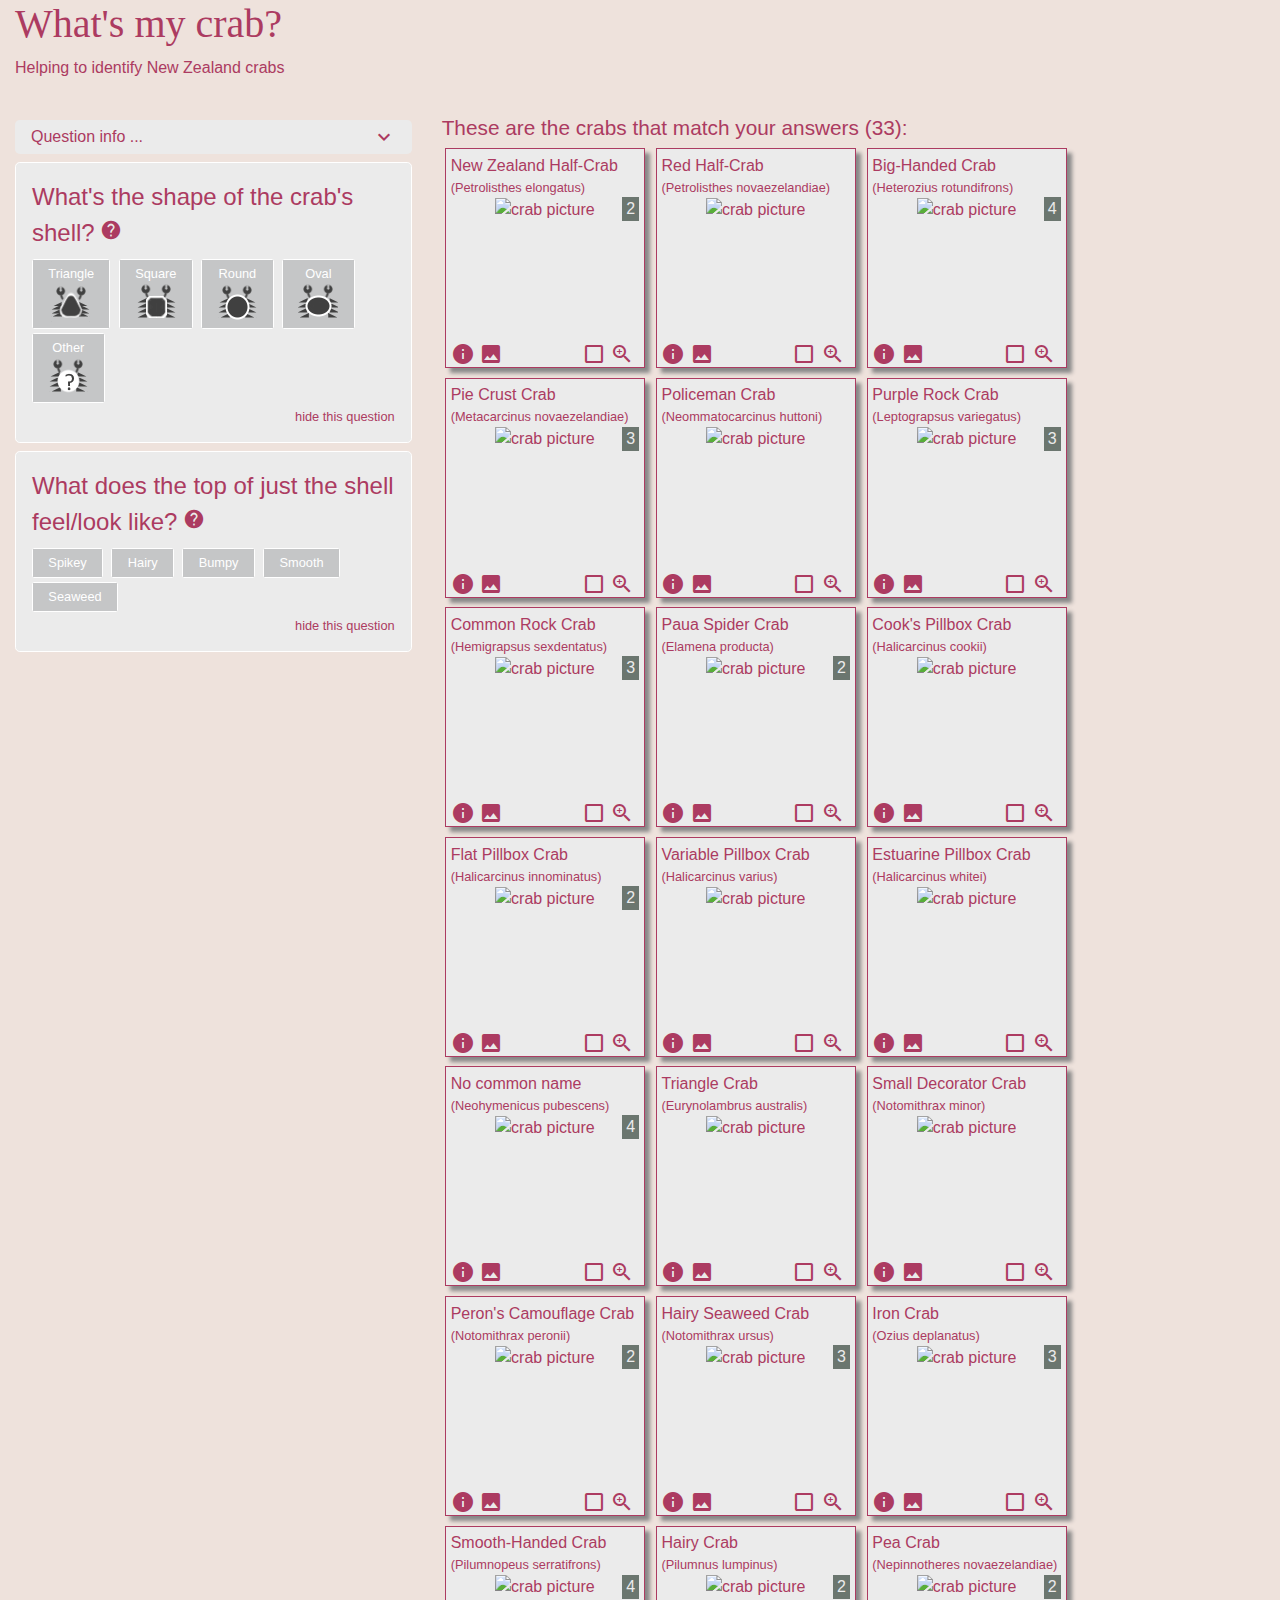
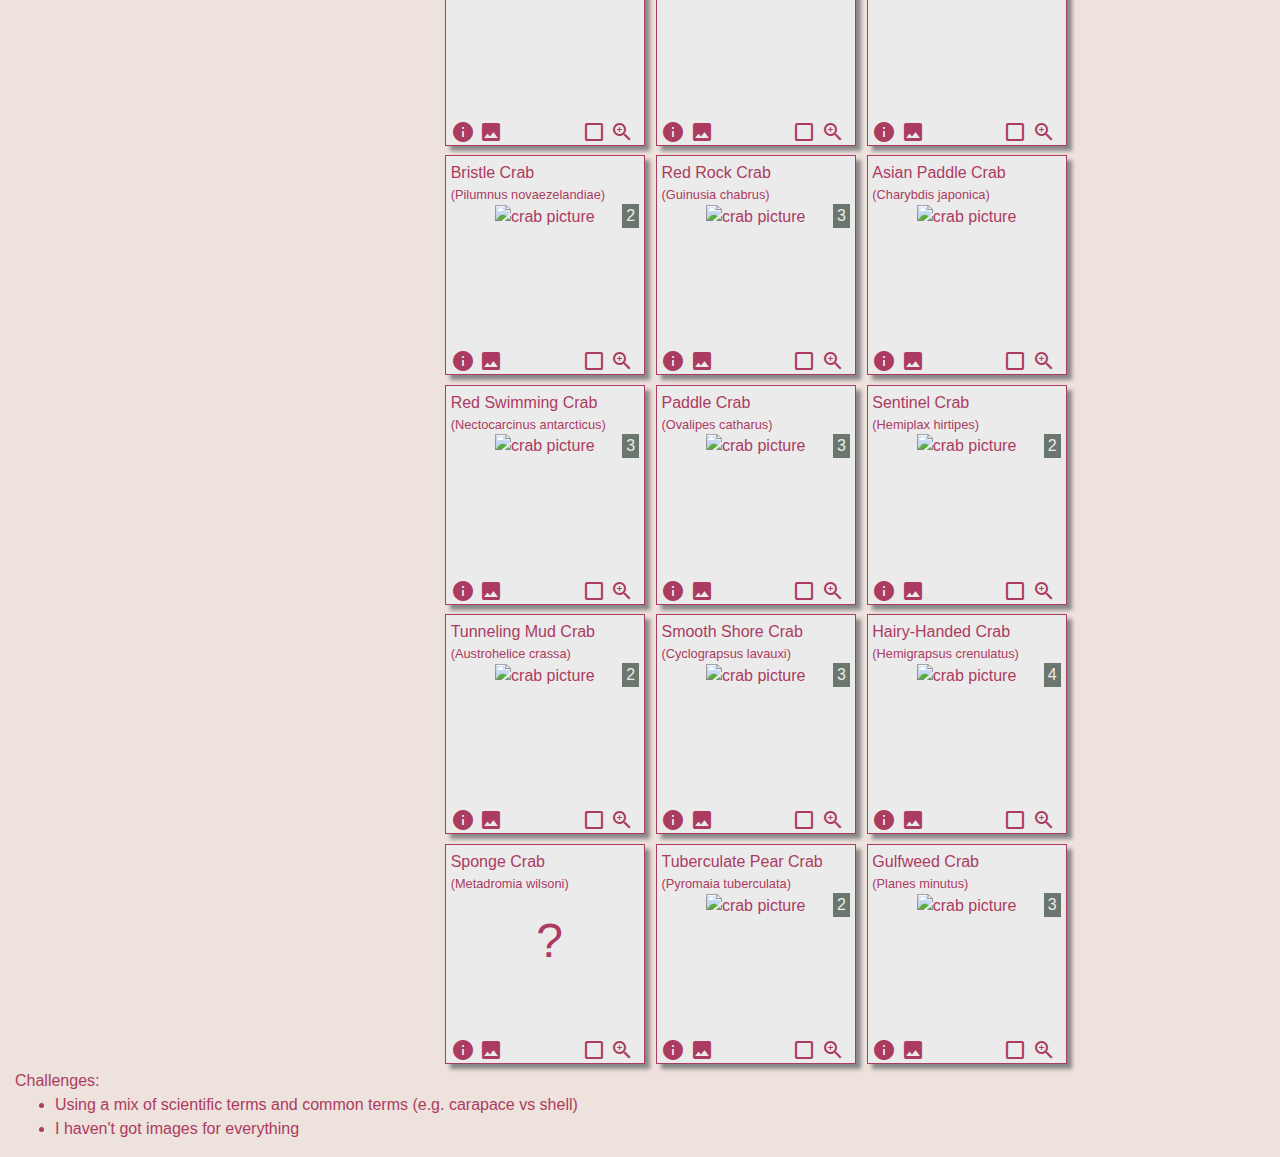
==== index.html @ b14d9743 "messing around with styles and colours" ====
<!DOCTYPE html>
<html lang="en-nz">

<head>
    <title>What's my crab</title>
    <style>
    </style>
    <link rel="stylesheet" type="text/css" href="css/bootstrap.css">
    <link rel="stylesheet" type="text/css" href="css/whatcrab.css">
    <link href="https://fonts.googleapis.com/icon?family=Material+Icons" rel="stylesheet">
    <link href="https://fonts.googleapis.com/css2?family=Permanent+Marker&display=swap" rel="stylesheet">
</head>

<body>
    <div class="container-fluid">
        <header class="row">
                <div class="col">
                    <h1>What's my crab?</h1>
                    <div class="header-tag-line">Helping to identify New Zealand crabs</div>
                </div>
        </header>
        <div class="details-popup-container" data-bind="visible: compareDialogVisible">
            <div class="details-popup">
                <div class="popup-banner">
                    Crab details
                    <div class="popup-close" data-bind="click : function() { toggleCompareDialogVisibility(); }">
                        <span class="material-icons">
                            cancel
                        </span>
                    </div>
                </div>
                <div class="popup-content">
                    <!-- ko foreach: crabsForCompare -->
                        <div class="crab-detail-container">
                            <div data-bind="" class="remove-crab-from-dialog-container"><span data-bind="visible: $parent.crabsForCompare().length > 1, click: function() { toggleForCompare(); }">remove this crab</span></div>
                            <div class="common-name" data-bind="text:commonName"></div>
                            <div class="scientific-name" >(<span data-bind="text:scientificName"></span>)</div>
                            <div class="crab-no-image" title="I have no images of this crab" data-bind="visible: currentImage() === null">?</div>
                            <div class="crab-image-container" data-bind="with : currentImage">
                                <div class="image-count-display" title="click image to show next picture" data-bind="text: $parent.images.length, visible: $parent.images.length > 1"></div>
                                <img class="crab-image" src="" data-bind="click : function() { $parent.showNextImage(); } , attr: { src : url }" alt="crab picture" />
                            </div> 
                            <div class="aka-list">
                                <div data-bind="visible: aka.length === 0" class="no-list-items">No aliases</div>
                                <div data-bind="visible: aka.length > 0">
                                    Also known as: 
                                    <ul>
                                    <!-- ko foreach: aka -->
                                        <li data-bind="text:$data"></li>
                                    <!-- /ko -->
                                    </ul>
                                </div>
                            </div>
                            <div class="details-list">
                                Details:
                                <ul>
                                <!-- ko foreach: details -->
                                    <li data-bind="text:$data"></li>
                                <!-- /ko -->
                                </ul>
                            </div>
                            <div class="similar-to-list">
                                Simlar crabs:
                                <ul>
                                <!-- ko foreach: similarTo -->
                                    <li><span data-bind="text: label"></span><span class="details-compare-link" data-bind="click: function() { $parents[1].openForCompareByKey(key) }">compare</span></li>
                                <!-- /ko -->
                                    <li data-bind="visible: similarTo.length === 0">none</li>
                                </ul>
                            </div>
                            <div class="crab-links">
                                <div class="crab-link">
                                    <a data-bind="attr: { href : natureWatchLink }" target="_blank" title="See more info on inaturalist.nz">
                                        <i class="material-icons">info</i>
                                    </a>
                                </div>
                                <div class="crab-link">
                                    <a data-bind="attr: { href : natureWatchImagesLink }" target="_blank" title="See more images on inaturalist.nz">
                                        <i class="material-icons">image</i>
                                    </a>
                                </div>
                            </div>
                        </div>
                    <!-- /ko -->
                </div>
            </div>
        </div>
        <div class="row">
            <div class="col-4">
                <div>
                    <div class="filters-info">
                        <div class="expandor" data-bind="click: function() { filterInfoShown(!filterInfoShown()); } ">
                            Question info ...
                            <!-- <i class="material-icons">search</i> -->
                            <div class="expander-icon">
                                <i data-bind="visible: !filterInfoShown()" class="material-icons">expand_more</i>
                                <i data-bind="visible: filterInfoShown()" class="material-icons">expand_less</i>
                            </div>
                        </div>
                        <div class="filters-info-details" data-bind="visible: filterInfoShown">
                            <ul>
                                <li>You can select multiple answers for each question; for example if for the shell/carapace shape question you select both the round and square options, then all round and square shaped crabs will show.</li>
                                <li>If you're unsure of the answer or a question doesn't apply you don't have to answer anything for it, or you can hide it.</li>
                            </ul>
                        </div>
                        
                    </div>
                    <div class="clear-all-filters-button" title="clear all answers and start from scratch" data-bind="visible: activeFilterCount() > 0, click : function() { clearAllFilters(); }">
                        Start over / clear all answers (<span data-bind="text: activeFilterCount"></span>)
                    </div>
                    <!-- ko foreach: filters -->
                        <div class="filter" data-bind="visible: visible, class : classes">
                            <div data-bind="visible : ignored, click : function() { ignored(false); }">
                                <span data-bind="text: question"></span> (ignored)
                            </div>
                            <div data-bind="visible : !ignored()">
                                <div class="question"><span data-bind="text: question"></span><i title="show more info" class="material-icons" data-bind="visible: !showHelpText(), click : function() { showHelpText(true); }">help</i></div>
                                
                                <div class="help-text" data-bind="visible: showHelpText" ><i title="hide more info" data-bind="click : function() { showHelpText(false); }" class="material-icons">help</i><span data-bind="html: helpText"></span></div>
                                <!-- <div>filter visibility is <span data-bind="text:visible"></span> </div> -->
                                <div class="filter-options">
                                    <!-- ko foreach: possibleValues -->
                                    <div class="filter-option" data-bind="css: { activated: activated }, click : function() { activated(!activated()); $parents[1].filterValueChangedEvent($parents[0]); }">
                                        
                                        <div data-bind="text:text"></div>
                                        <!-- <span data-bind="text:activated"></span> -->
                                        <div data-bind="visible: image">
                                            <img data-bind="attr: { src : image }" alt="filter option" />
                                        </div>
                                    </div>
                                    <!-- /ko -->
                                </div>
                                <div class="ignore-filter-container" data-bind="click : function() { $parents[0].filterIgnoreChangedEvent($data); }" title="I don't know / ignore this question">hide this question</div>
                            </div>
                        </div>
                    <!-- /ko -->
                </div>
            </div>
            <div class="col-8">
                <div class="matched-results-title">These are the crabs that match your answers (<span data-bind="text: shownCrabCount"></span>):</div>
                
                <!-- ko foreach: crabData -->
                <div class="crab-container crab-shadow" data-bind="visible:visible">
                    <div class="common-name" data-bind="text:commonName"></div>
                    <div class="scientific-name" >(<span data-bind="text:scientificName"></span>)</div>
                    <div class="crab-no-image" title="I have no images of this crab" data-bind="visible: currentImage() === null">?</div>
                    <div class="crab-image-container" data-bind="with : currentImage">
                        <div class="image-count-display" title="click image to show next picture" data-bind="text: $parent.images.length, visible: $parent.images.length > 1"></div>
                        <img class="crab-image" src="" data-bind="click : function() { $parent.showNextImage(); } , attr: { src : url }" alt="crab picture" />
                    </div> 
                    <div class="crab-links">
                        <div class="crab-link">
                            <a data-bind="attr: { href : natureWatchLink }" target="_blank" title="See more info on inaturalist.nz">
                                <i class="material-icons">info</i>
                            </a>
                        </div>
                        <div class="crab-link">
                            <a data-bind="attr: { href : natureWatchImagesLink }" target="_blank" title="See more images on inaturalist.nz">
                                <i class="material-icons">image</i>
                            </a>
                        </div>
                        <div class="crab-links-right">
                            <div class="crab-link" data-bind="click: function() { toggleForCompare(); }" title="select this crab for comparing when you open the crab details popup">
                                <span data-bind="visible: selectedForCompare" class="material-icons">check_box</span>
                                <span data-bind="visible: !selectedForCompare()" class="material-icons">check_box_outline_blank</span>
                            </div>
                            <div class="crab-link" data-bind="click: function() { selectForCompare(); $parent.toggleCompareDialogVisibility(); }" title="open the details of this and any other selected crab">
                                <span class="material-icons">zoom_in</span>
                            </div>
                        </div>
                    </div>
                </div>
                <!-- /ko -->
            </div>
        </div>
        <div class="row">
            <div class="col">
                Challenges:
                <ul>
                    <li>Using a mix of scientific terms and common terms (e.g. carapace vs shell)</li>
                    <li>I haven't got images for everything</li>
                </ul>
            </div>
        </div>
    </div>

    <script type="text/javascript" src="js/jquery-3.3.1.min.js"></script>
    <script type="text/javascript" src="js/bootstrap.js"></script>
    <script type="text/javascript" src="js/knockout-3.5.1.js"></script>
    <script type="text/javascript" src="js/whatcrab-crabdata.js"></script>
    <script type="text/javascript" src="js/whatcrab-filterdata.js"></script>
    <script type="text/javascript" src="js/whatcrab.js"></script>
    <script type="text/javascript">



    </script>
</body>

</html>
---- css/whatcrab.css ----
html {
    font-family: -apple-system, BlinkMacSystemFont, "Segoe UI", Roboto, "Helvetica Neue", Arial, "Noto Sans", sans-serif, "Apple Color Emoji", "Segoe UI Emoji", "Segoe UI Symbol", "Noto Color Emoji";
    background-color: #CBB3BF;
}
body {
    background-color: #CBB3BF;
    background-color: #EEE2DC;
    color: #AC3B61;
}
header {
    margin-bottom: 1em;
    padding-bottom: 1em;
    background-color: #EEE2DC;
    /* background-color: #36453B; */
    color: #AC3B61;
    /* color: #ebebeb; */
}
h1 {
    font-family: 'Permanent Marker', cursive;
}
.filters-info {
    background-color: #ebebeb;
    margin: 0.5em 0;
    padding: 0.3em 1em;
    border-radius: 0.3em;
}
.filters-info-details {
    font-size: 0.8em;
}
.expandor{
    cursor: pointer;
}
.expander-icon{
    float: right;
}
.clear-all-filters-button{
    background-color: #36453B;
    color: #ebebeb;
    margin: 0.5em 0;
    padding: 0.5em;
    border-radius: 0.3em;
    cursor: pointer;
    text-align: center;
}
.filter {
    background-color: #ebebeb;
    margin: 0.5em 0;
    padding: 1em;
    border-radius: 0.3em;
    border: 1px solid #fff;
}
.filter-ignored{
    padding: 0.5em 1em;
    font-size: 0.8em;
    cursor: pointer;
}
.question {
    font-size: 1.5em;
    margin-bottom: 0.3em;
}
.question .material-icons {
    vertical-align: baseline;
    cursor: pointer;
    font-size: 0.9em;
    margin-left: .25em;
}
.help-text {
    font-size: 0.8em;
}
.help-text .material-icons {
    cursor: pointer;
    font-size: 1.5em;
    margin-right: .25em;
}
.filter-options {
    margin-top: 0.5em;
}
.filter-option {
    display: inline-block;
    background-color: #EF959C;
    background-color: #CBB3BF;
    background-color: #C5C6C7;
    padding: 0.35em 1.2em;
    border: 0.1em solid #FFFFFF;
    margin: 0 0.3em 0.3em 0;
    border-radius: 0.12em;
    box-sizing: border-box;
    text-decoration: none;
    font-family: 'Roboto',sans-serif;
    font-weight: 300;
    color: #FFFFFF;
    text-align: center;
    font-size: .8em;
    cursor: pointer;
}
.ignore-filter-container {
    text-align: right;
    font-size: 0.8em;
    cursor: pointer;
}

.activated {
    background-color: #96B594;
    background-color: #88b2ff;
}
.matched-results-title {
    font-size: 1.3em;
}
.crab-container {
    display: inline-block;
    background-color: #8DA1B9;
    margin: 0.3em 0.2em;
    width: 200px;
    height: 220px;
    vertical-align: top;
    background-color: #ebebeb;
    color: #AC3B61;
    padding: 0.3em;
    position: relative;
    border: 1px solid #AC3B61;
}
.crab-shadow {
    -moz-box-shadow:    5px 5px 4px 0px #888;
    -webkit-box-shadow: 5px 5px 4px 0px #888;
    box-shadow:         5px 5px 4px 0px #888;
  }
.crab-container .scientific-name {
    font-size: 0.8em;
}

.crab-image-container{
    height: 140px;
    text-align: center;
    position: relative;
}
.crab-image {
    max-width:100%;
    max-height:100%;
}
.crab-no-image {
    position: absolute;
    text-align: center;
    width: 100%;
    font-size: 3em;
    z-index: 10;
    padding-top: 0.25em;
}
.image-count-display {
    position: absolute;
    right: 0px;
    background-color: #36453B;
    color: #ebebeb;
    padding: 0 4px;
    opacity: 0.7;
}
.crab-links {
    margin-top: 5px;
    cursor: pointer;
    position: relative;
}
.crab-links-right {
    position: absolute;
    right: 5px;
    top: 0;
}
.crab-links a:link, .crab-links a:visited, .crab-links a:active {
    color: #AC3B61;
}
.crab-links a:hover {
    color: #CBB3BF;
}
.crab-link {
    display: inline-block;
}

.material-icons {
    vertical-align: bottom;
}



.details-popup-container {
    position: absolute;
    z-index: 100;
    max-width: 100%;
    left: 0;
}
.details-popup {
    background-color: #CBB3BF;
    -moz-box-shadow:    5px 5px 4px 0px #888;
    -webkit-box-shadow: 5px 5px 4px 0px #888;
    box-shadow:         5px 5px 4px 0px #888;
    color: #212529;
    border: 1px solid #888;
    border-radius: 10px;
    width: 100%;
}
.popup-banner {
    position: relative;
    background-color: #36453B;
    border-top-left-radius: 10px;
    border-top-right-radius: 10px;
    height: 2em;
    font-size: 1.5em;
    padding: 5px 20px;
    color: #ebebeb;
}
.popup-close {
    position: absolute;
    right: 5px;
    top: 5px;
    cursor: pointer;
}
.popup-close .material-icons {
    font-size: 1.5em;
}
.popup-content {
    padding: 10px;
    white-space: nowrap;
    overflow-x: auto;
}
.crab-detail-container {
    display: inline-block;
    /* border: 1px solid #36453B; */
    border-radius: 0.3em;
    padding: 5px;
    margin: 3px;
    background-color: #ebebeb;
    position: relative;
    width: 400px;
    font-size: 0.8em;
    vertical-align: top;
    white-space: normal;
}
.crab-detail-container .crab-image-container {
    height: 300px;
    color: #ebebeb;
}
.remove-crab-from-dialog-container {
    position: relative;
    font-size: 0.8em;
    height: 0.8em;
}
.remove-crab-from-dialog-container span {
    position: absolute;
    right: 0.5em;
    text-decoration: underline;
    cursor: pointer;
}
.crab-detail-container .common-name {
    font-size: 1.5em;
}
.crab-detail-container .scientific-name {
    font-size: 1em;
}
.crab-detail-container .details-list {
}
.crab-detail-container .crab-links {
    background-color: #36453B;
    border-bottom-left-radius: 0.3em;
    border-bottom-right-radius: 0.3em;
}
.no-list-items {
    margin-bottom: 1em;
}
.details-compare-link {
    font-size: 0.8em;
    padding-left: 1em;
    text-decoration: underline;
    cursor: pointer;
}
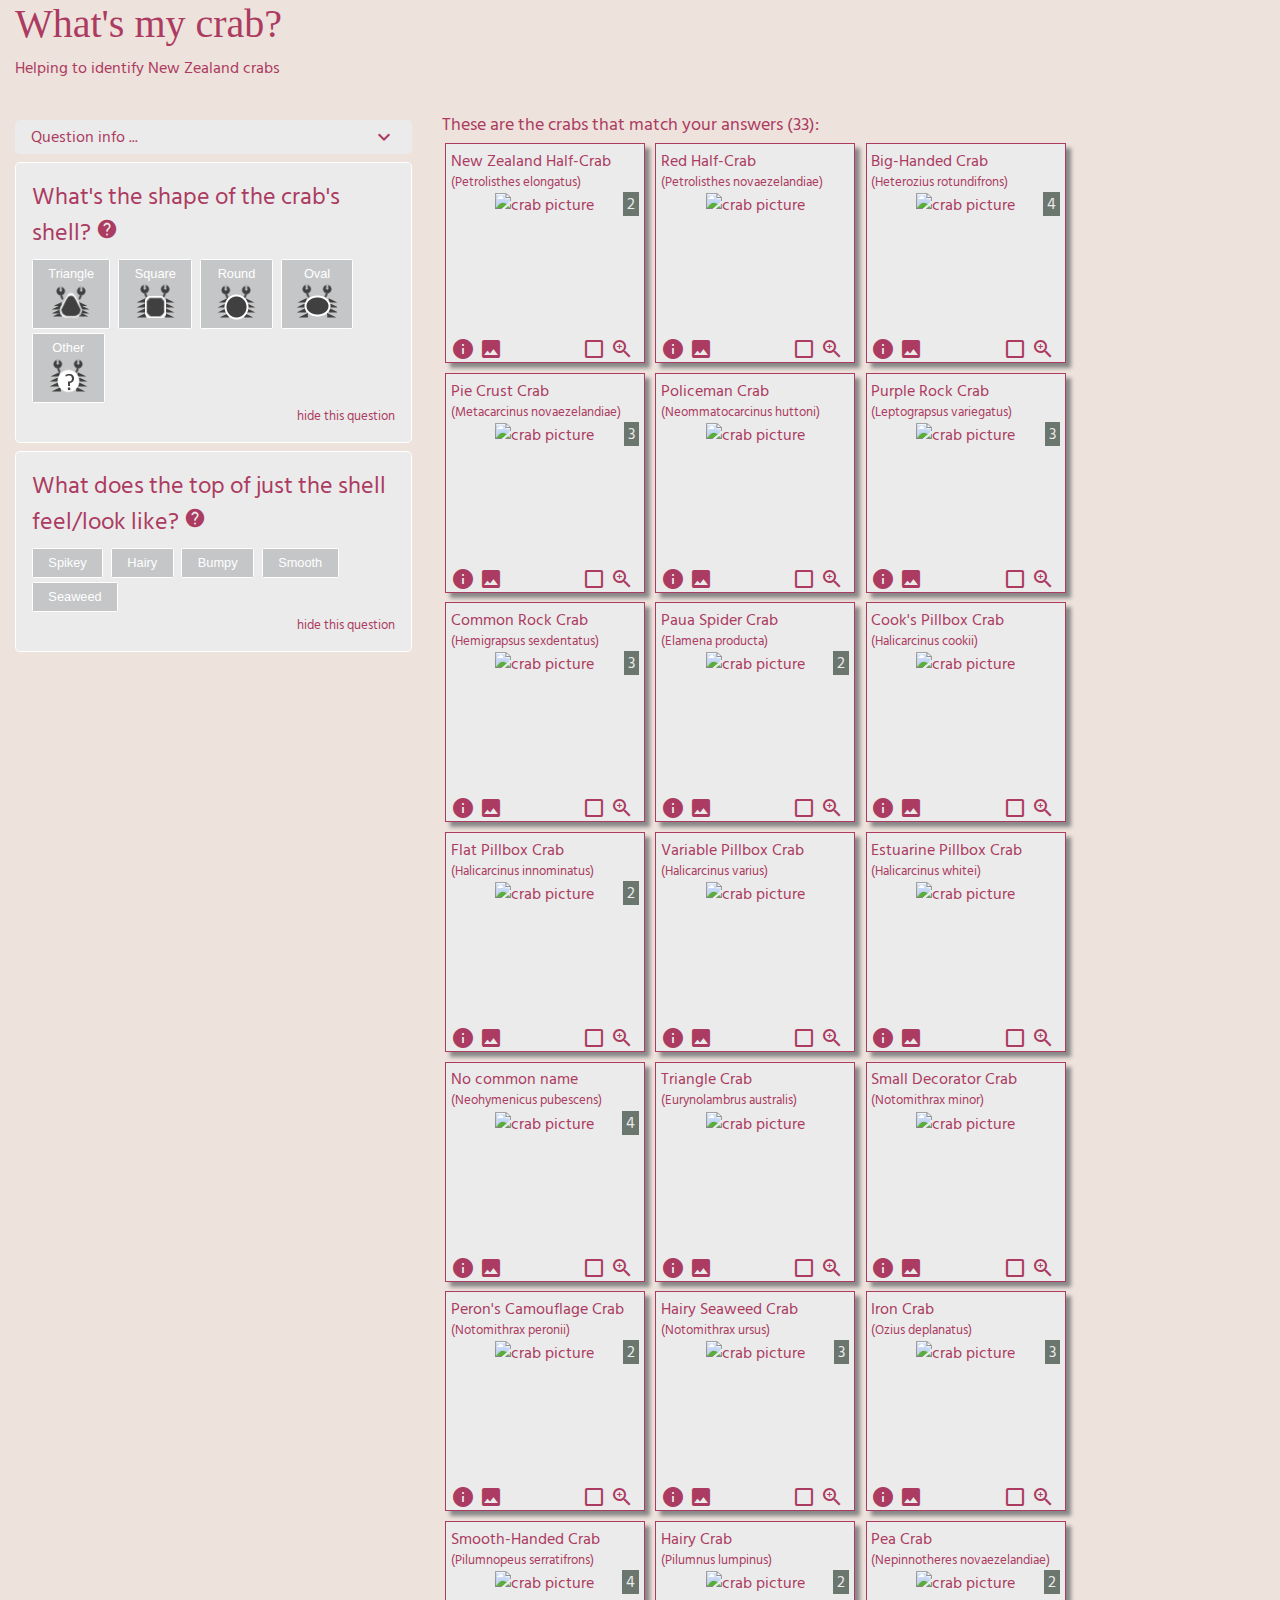
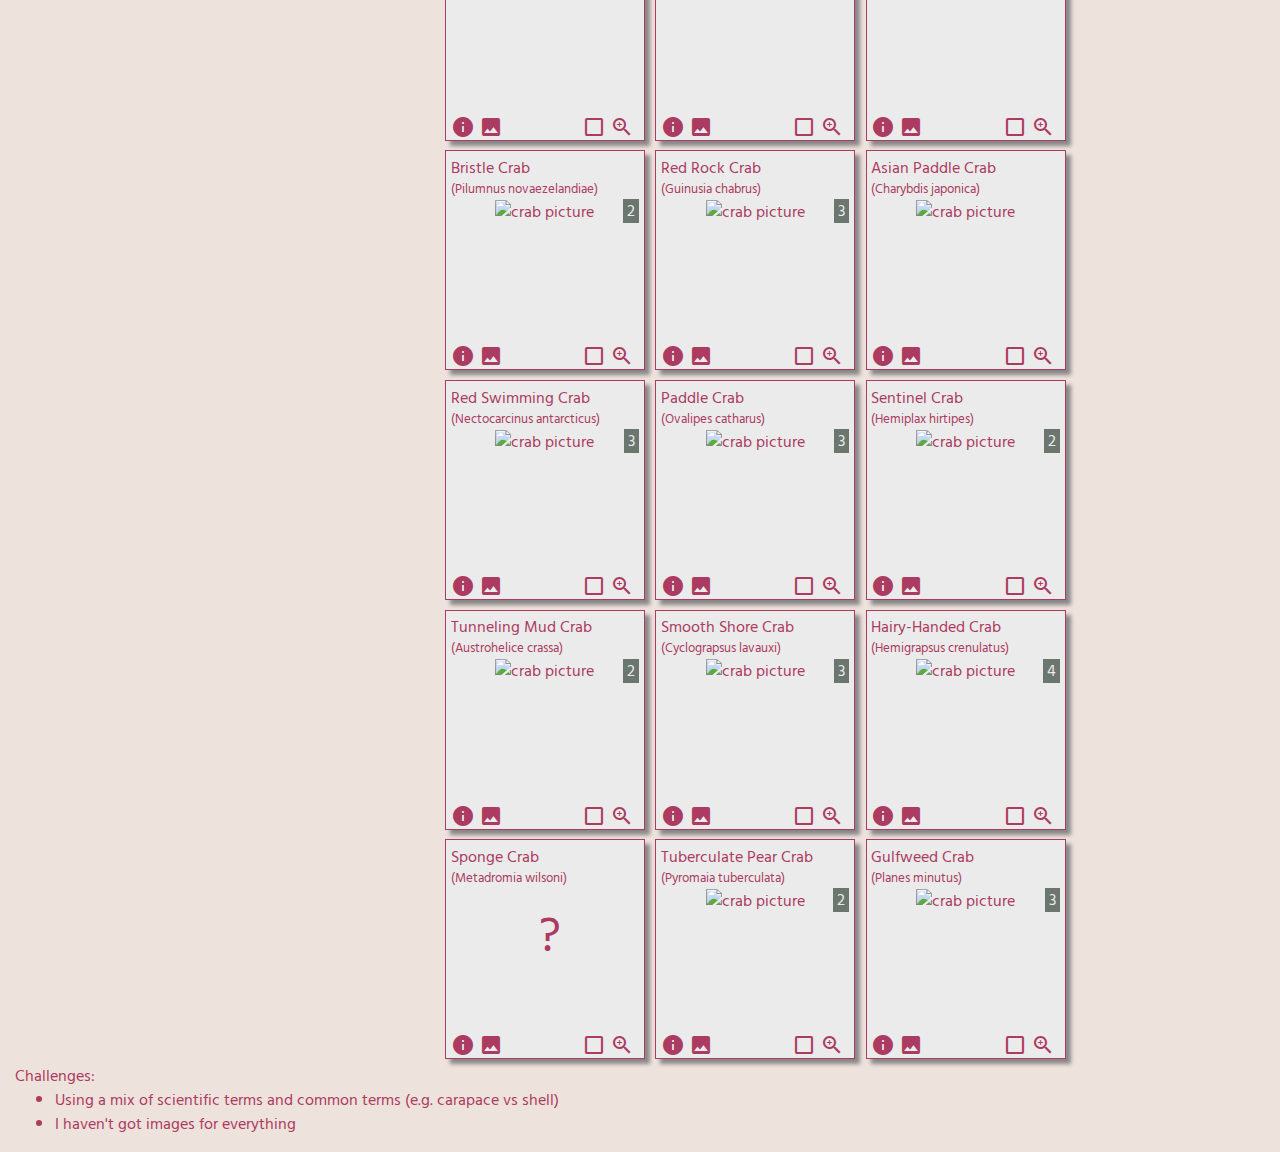
==== commit 58e9fb6e: "more styles" ====
--- a/index.html
+++ b/index.html
@@ -6,9 +6,9 @@
     <style>
     </style>
     <link rel="stylesheet" type="text/css" href="css/bootstrap.css">
+    <link href="https://fonts.googleapis.com/icon?family=Material+Icons" rel="stylesheet">
+    <link href="https://fonts.googleapis.com/css2?family=Hind+Siliguri&family=Permanent+Marker&display=swap" rel="stylesheet">
     <link rel="stylesheet" type="text/css" href="css/whatcrab.css">
-    <link href="https://fonts.googleapis.com/icon?family=Material+Icons" rel="stylesheet">
-    <link href="https://fonts.googleapis.com/css2?family=Permanent+Marker&display=swap" rel="stylesheet">
 </head>
 
 <body>
--- a/css/whatcrab.css
+++ b/css/whatcrab.css
@@ -1,9 +1,9 @@
 html {
-    font-family: -apple-system, BlinkMacSystemFont, "Segoe UI", Roboto, "Helvetica Neue", Arial, "Noto Sans", sans-serif, "Apple Color Emoji", "Segoe UI Emoji", "Segoe UI Symbol", "Noto Color Emoji";
     background-color: #CBB3BF;
 }
 body {
     background-color: #CBB3BF;
+    font-family: 'Hind Siliguri', sans-serif !important;
     background-color: #EEE2DC;
     color: #AC3B61;
 }
@@ -104,7 +104,7 @@
     background-color: #88b2ff;
 }
 .matched-results-title {
-    font-size: 1.3em;
+    font-size: 1.1em;
 }
 .crab-container {
     display: inline-block;
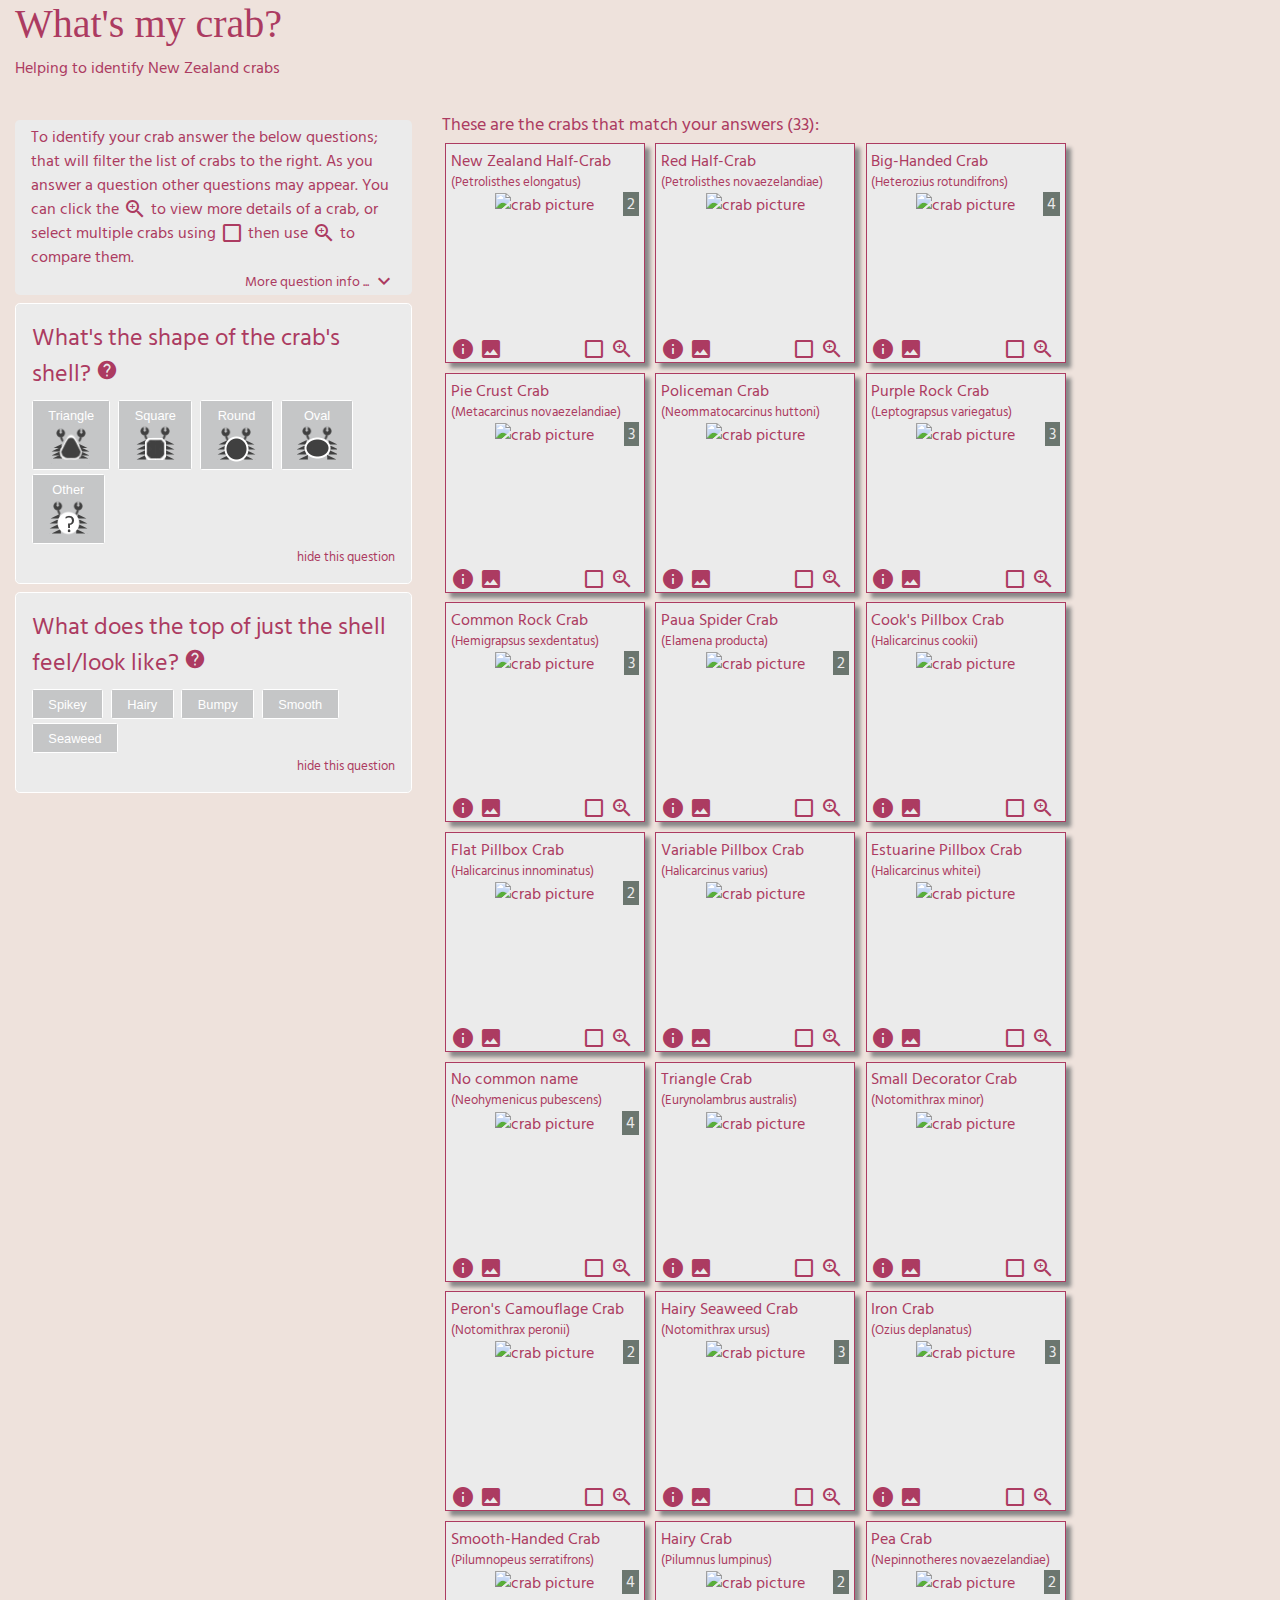
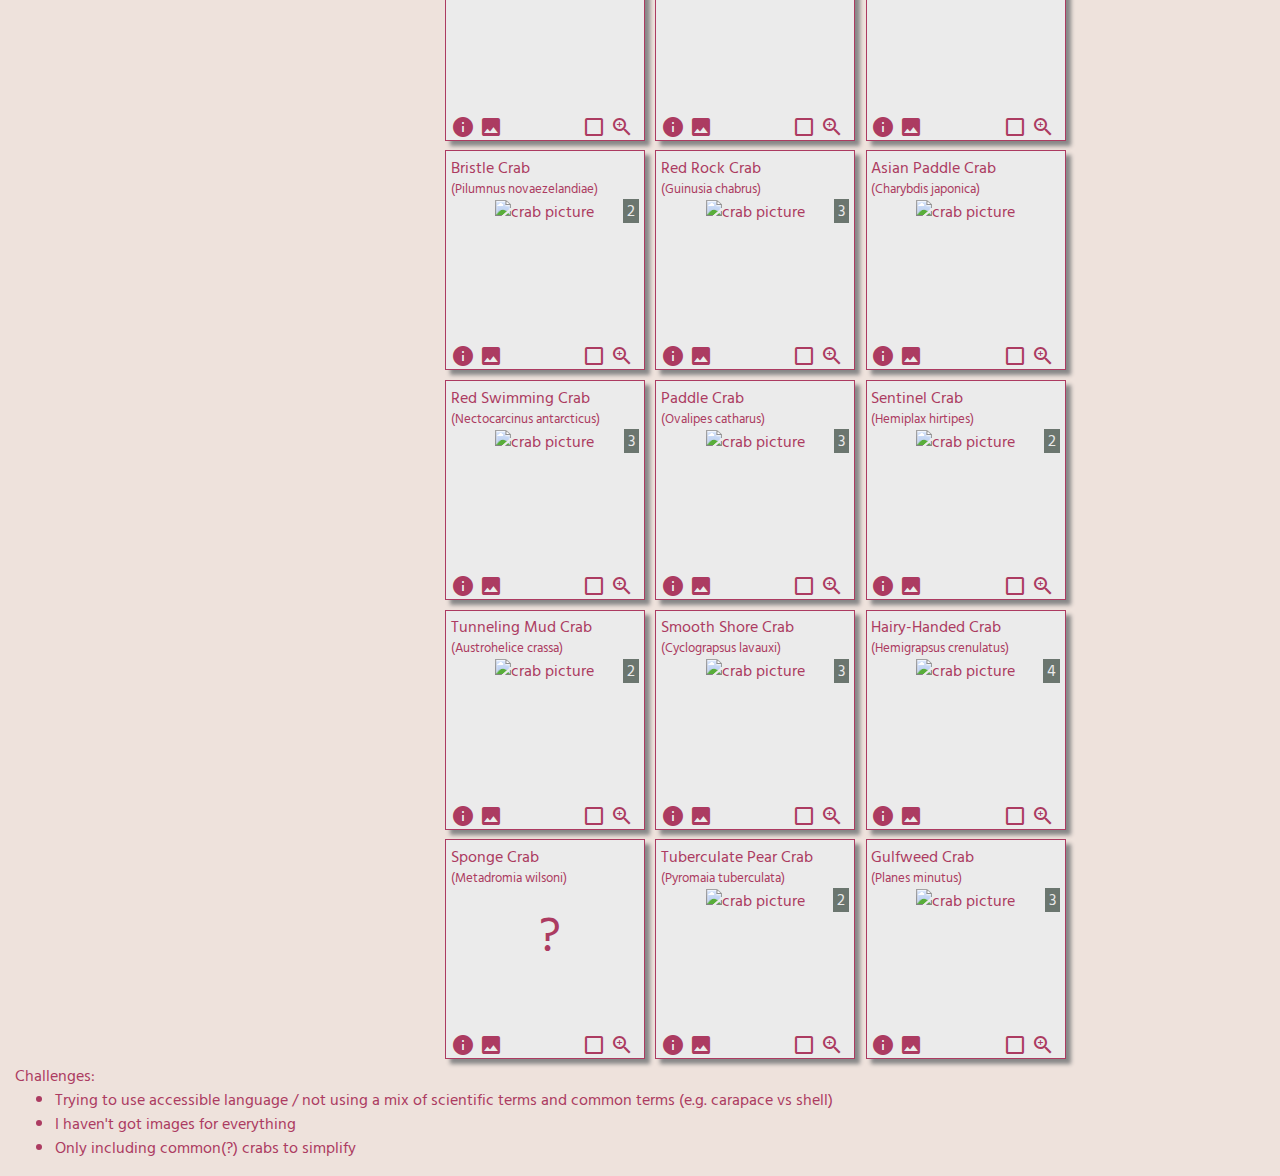
==== commit 94479656: "fixing up style on popup" ====
--- a/index.html
+++ b/index.html
@@ -19,7 +19,7 @@
                     <div class="header-tag-line">Helping to identify New Zealand crabs</div>
                 </div>
         </header>
-        <div class="details-popup-container" data-bind="visible: compareDialogVisible">
+        <div class="details-popup-container"  style="display:none;" data-bind="visible: compareDialogVisible">
             <div class="details-popup">
                 <div class="popup-banner">
                     Crab details
@@ -29,7 +29,7 @@
                         </span>
                     </div>
                 </div>
-                <div class="popup-content">
+                <div class="popup-content" >
                     <!-- ko foreach: crabsForCompare -->
                         <div class="crab-detail-container">
                             <div data-bind="" class="remove-crab-from-dialog-container"><span data-bind="visible: $parent.crabsForCompare().length > 1, click: function() { toggleForCompare(); }">remove this crab</span></div>
@@ -89,17 +89,22 @@
             <div class="col-4">
                 <div>
                     <div class="filters-info">
+                        To identify your crab answer the below questions; that will filter the list of crabs to the right. 
+                        As you answer a question other questions may appear. 
+                        You can click the <span class="material-icons">zoom_in</span> to view more details of a crab, or select multiple crabs using <span class="material-icons">check_box_outline_blank</span> then use <span class="material-icons">zoom_in</span> to compare them.
                         <div class="expandor" data-bind="click: function() { filterInfoShown(!filterInfoShown()); } ">
-                            Question info ...
                             <!-- <i class="material-icons">search</i> -->
+                            &nbsp;
                             <div class="expander-icon">
+                                More question info ...
                                 <i data-bind="visible: !filterInfoShown()" class="material-icons">expand_more</i>
                                 <i data-bind="visible: filterInfoShown()" class="material-icons">expand_less</i>
                             </div>
                         </div>
                         <div class="filters-info-details" data-bind="visible: filterInfoShown">
                             <ul>
-                                <li>You can select multiple answers for each question; for example if for the shell/carapace shape question you select both the round and square options, then all round and square shaped crabs will show.</li>
+                                <li>You can click the <span class="material-icons">help</span> icon for more help with each question.</li>
+                                <li>You can select multiple answers for each question; for example if for the shape of the shell question you select both the round and square options then all round and square shaped crabs will show.</li>
                                 <li>If you're unsure of the answer or a question doesn't apply you don't have to answer anything for it, or you can hide it.</li>
                             </ul>
                         </div>
@@ -177,8 +182,9 @@
             <div class="col">
                 Challenges:
                 <ul>
-                    <li>Using a mix of scientific terms and common terms (e.g. carapace vs shell)</li>
+                    <li>Trying to use accessible language / not using a mix of scientific terms and common terms (e.g. carapace vs shell)</li>
                     <li>I haven't got images for everything</li>
+                    <li>Only including common(?) crabs to simplify</li>
                 </ul>
             </div>
         </div>
--- a/css/whatcrab.css
+++ b/css/whatcrab.css
@@ -29,6 +29,7 @@
 }
 .expandor{
     cursor: pointer;
+    font-size: 0.9em;
 }
 .expander-icon{
     float: right;
@@ -197,7 +198,7 @@
 }
 .popup-banner {
     position: relative;
-    background-color: #36453B;
+    background-color: rgb(172, 59, 97);
     border-top-left-radius: 10px;
     border-top-right-radius: 10px;
     height: 2em;
@@ -256,7 +257,6 @@
 .crab-detail-container .details-list {
 }
 .crab-detail-container .crab-links {
-    background-color: #36453B;
     border-bottom-left-radius: 0.3em;
     border-bottom-right-radius: 0.3em;
 }
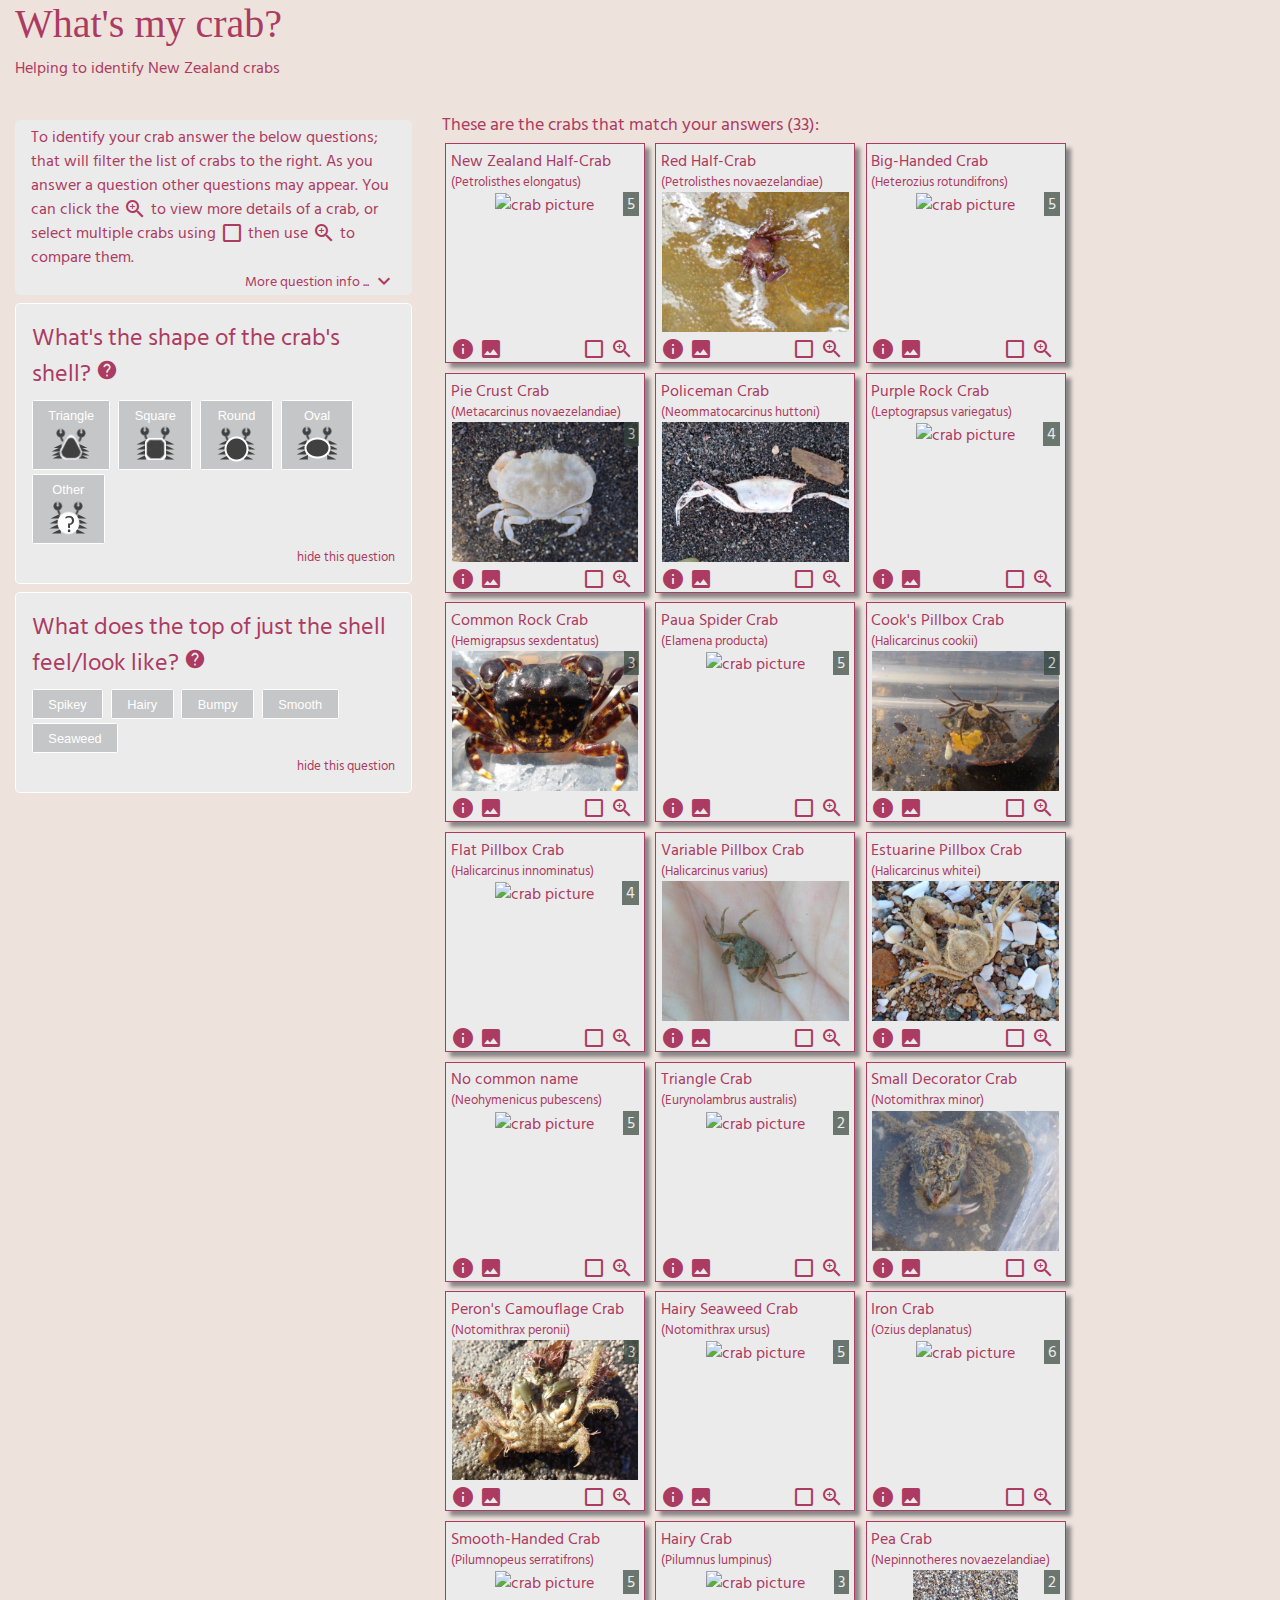
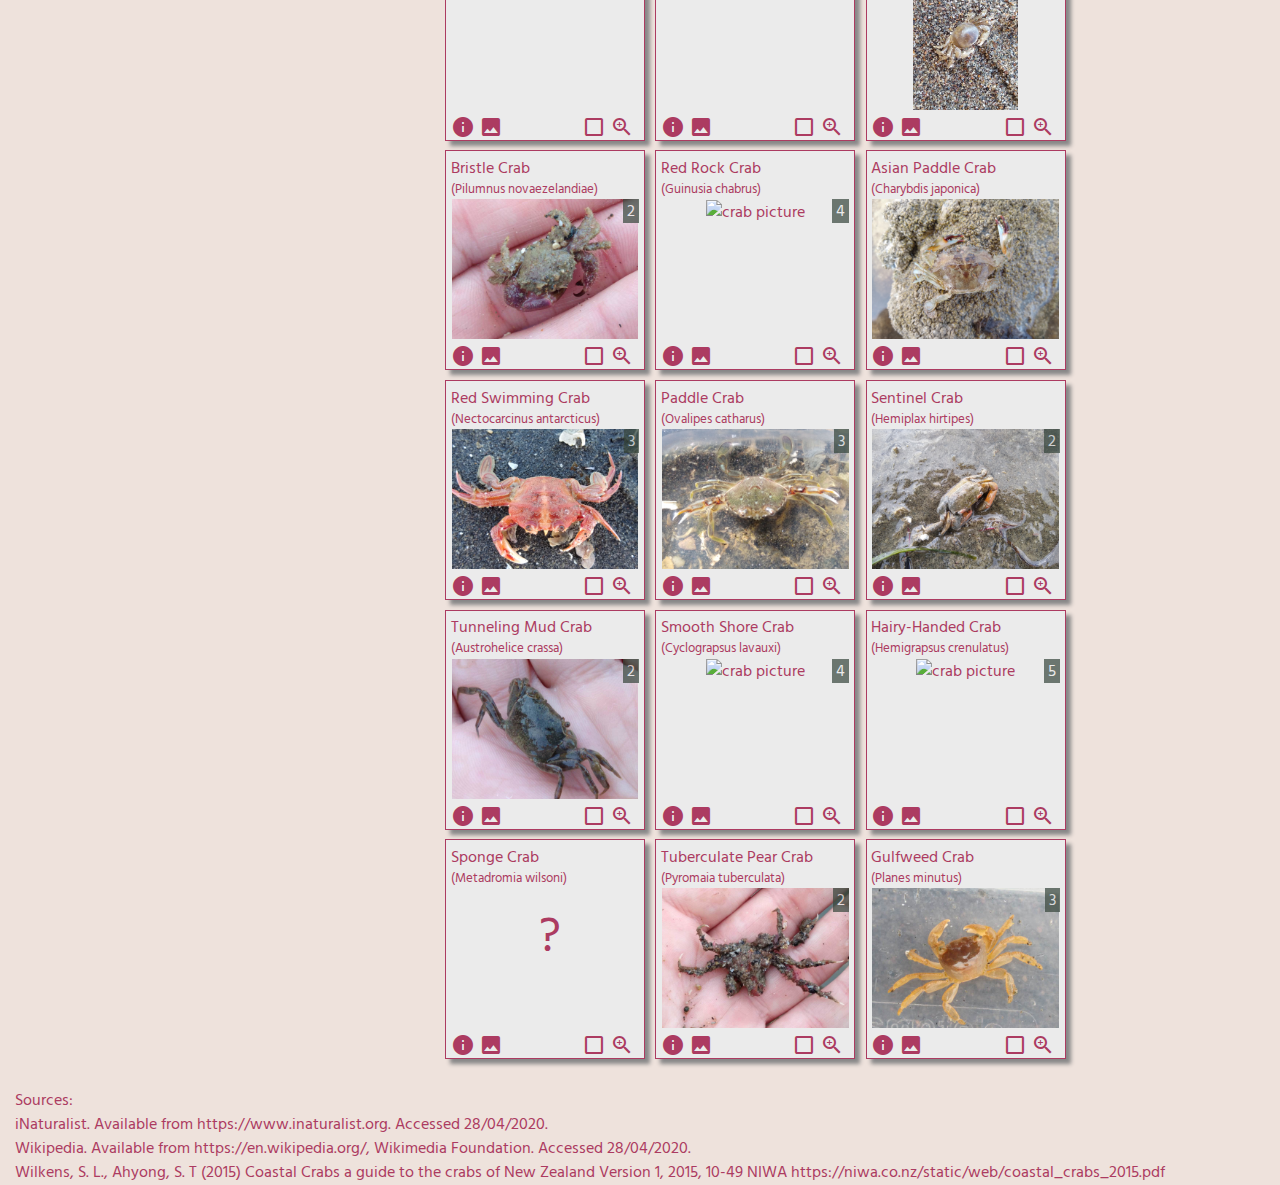
==== commit 35c0d647: "adding crab images" ====
--- a/index.html
+++ b/index.html
@@ -36,7 +36,7 @@
                             <div class="common-name" data-bind="text:commonName"></div>
                             <div class="scientific-name" >(<span data-bind="text:scientificName"></span>)</div>
                             <div class="crab-no-image" title="I have no images of this crab" data-bind="visible: currentImage() === null">?</div>
-                            <div class="crab-image-container" data-bind="with : currentImage">
+                            <div class="crab-image-container" data-bind="with : currentImage" title="click for next image">
                                 <div class="image-count-display" title="click image to show next picture" data-bind="text: $parent.images.length, visible: $parent.images.length > 1"></div>
                                 <img class="crab-image" src="" data-bind="click : function() { $parent.showNextImage(); } , attr: { src : url }" alt="crab picture" />
                             </div> 
@@ -149,7 +149,7 @@
                     <div class="common-name" data-bind="text:commonName"></div>
                     <div class="scientific-name" >(<span data-bind="text:scientificName"></span>)</div>
                     <div class="crab-no-image" title="I have no images of this crab" data-bind="visible: currentImage() === null">?</div>
-                    <div class="crab-image-container" data-bind="with : currentImage">
+                    <div class="crab-image-container" data-bind="with : currentImage" title="click for next image">
                         <div class="image-count-display" title="click image to show next picture" data-bind="text: $parent.images.length, visible: $parent.images.length > 1"></div>
                         <img class="crab-image" src="" data-bind="click : function() { $parent.showNextImage(); } , attr: { src : url }" alt="crab picture" />
                     </div> 
@@ -178,16 +178,20 @@
                 <!-- /ko -->
             </div>
         </div>
-        <div class="row">
-            <div class="col">
-                Challenges:
-                <ul>
-                    <li>Trying to use accessible language / not using a mix of scientific terms and common terms (e.g. carapace vs shell)</li>
-                    <li>I haven't got images for everything</li>
-                    <li>Only including common(?) crabs to simplify</li>
-                </ul>
-            </div>
-        </div>
+        <footer class="row">
+            <div class="col"><br/>
+                Sources: 
+                <div>
+                    iNaturalist. Available from https://www.inaturalist.org. Accessed 28/04/2020.
+                </div>
+                <div>
+                    Wikipedia. Available from https://en.wikipedia.org/, Wikimedia Foundation. Accessed 28/04/2020.
+                </div>
+                <div>
+                    Wilkens, S. L., Ahyong, S. T (2015) Coastal Crabs a guide to the crabs of New Zealand Version 1, 2015, 10-49 NIWA https://niwa.co.nz/static/web/coastal_crabs_2015.pdf
+                </div>
+            </div>
+        </footer>
     </div>
 
     <script type="text/javascript" src="js/jquery-3.3.1.min.js"></script>
--- a/css/whatcrab.css
+++ b/css/whatcrab.css
@@ -1,8 +1,5 @@
-html {
-    background-color: #CBB3BF;
-}
+
 body {
-    background-color: #CBB3BF;
     font-family: 'Hind Siliguri', sans-serif !important;
     background-color: #EEE2DC;
     color: #AC3B61;
@@ -11,9 +8,7 @@
     margin-bottom: 1em;
     padding-bottom: 1em;
     background-color: #EEE2DC;
-    /* background-color: #36453B; */
-    color: #AC3B61;
-    /* color: #ebebeb; */
+    color: #AC3B61;
 }
 h1 {
     font-family: 'Permanent Marker', cursive;
@@ -78,8 +73,6 @@
 }
 .filter-option {
     display: inline-block;
-    background-color: #EF959C;
-    background-color: #CBB3BF;
     background-color: #C5C6C7;
     padding: 0.35em 1.2em;
     border: 0.1em solid #FFFFFF;
@@ -101,7 +94,6 @@
 }
 
 .activated {
-    background-color: #96B594;
     background-color: #88b2ff;
 }
 .matched-results-title {
@@ -109,7 +101,6 @@
 }
 .crab-container {
     display: inline-block;
-    background-color: #8DA1B9;
     margin: 0.3em 0.2em;
     width: 200px;
     height: 220px;
@@ -133,6 +124,7 @@
     height: 140px;
     text-align: center;
     position: relative;
+    cursor: pointer;
 }
 .crab-image {
     max-width:100%;
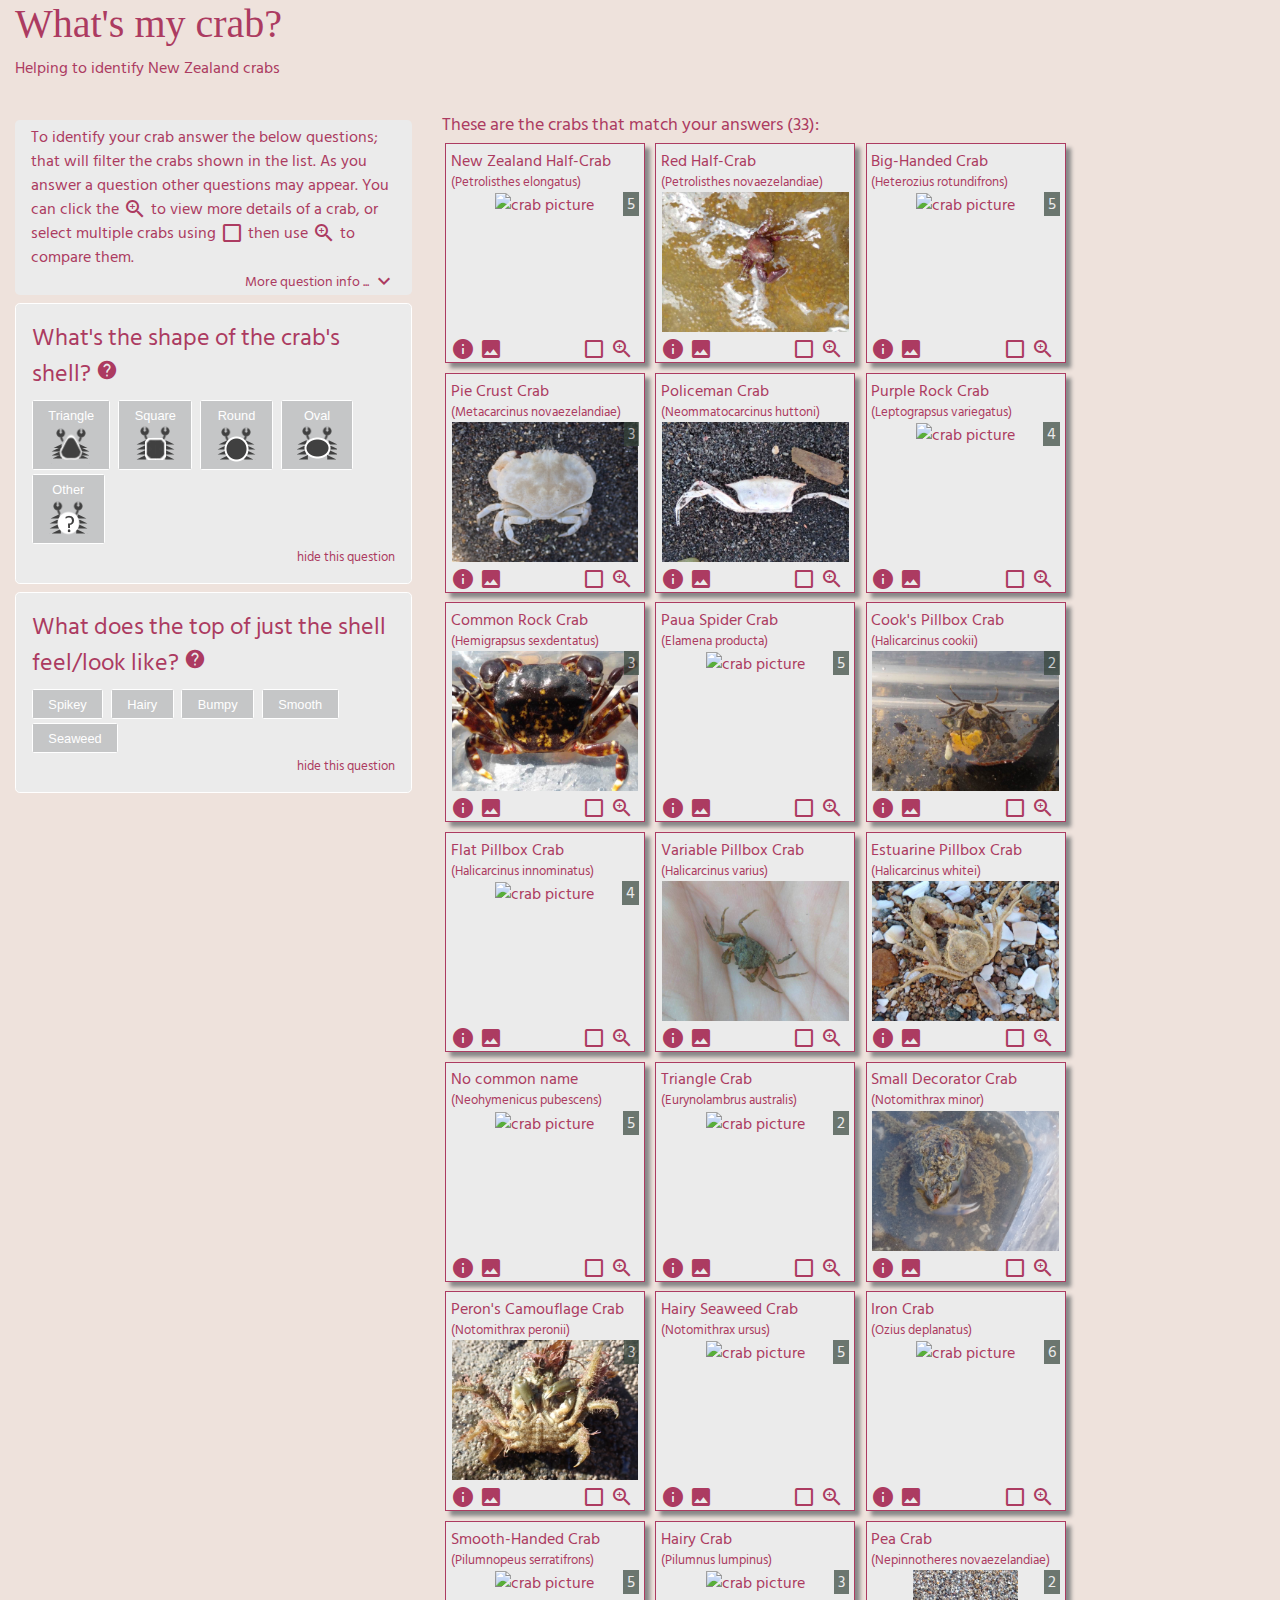
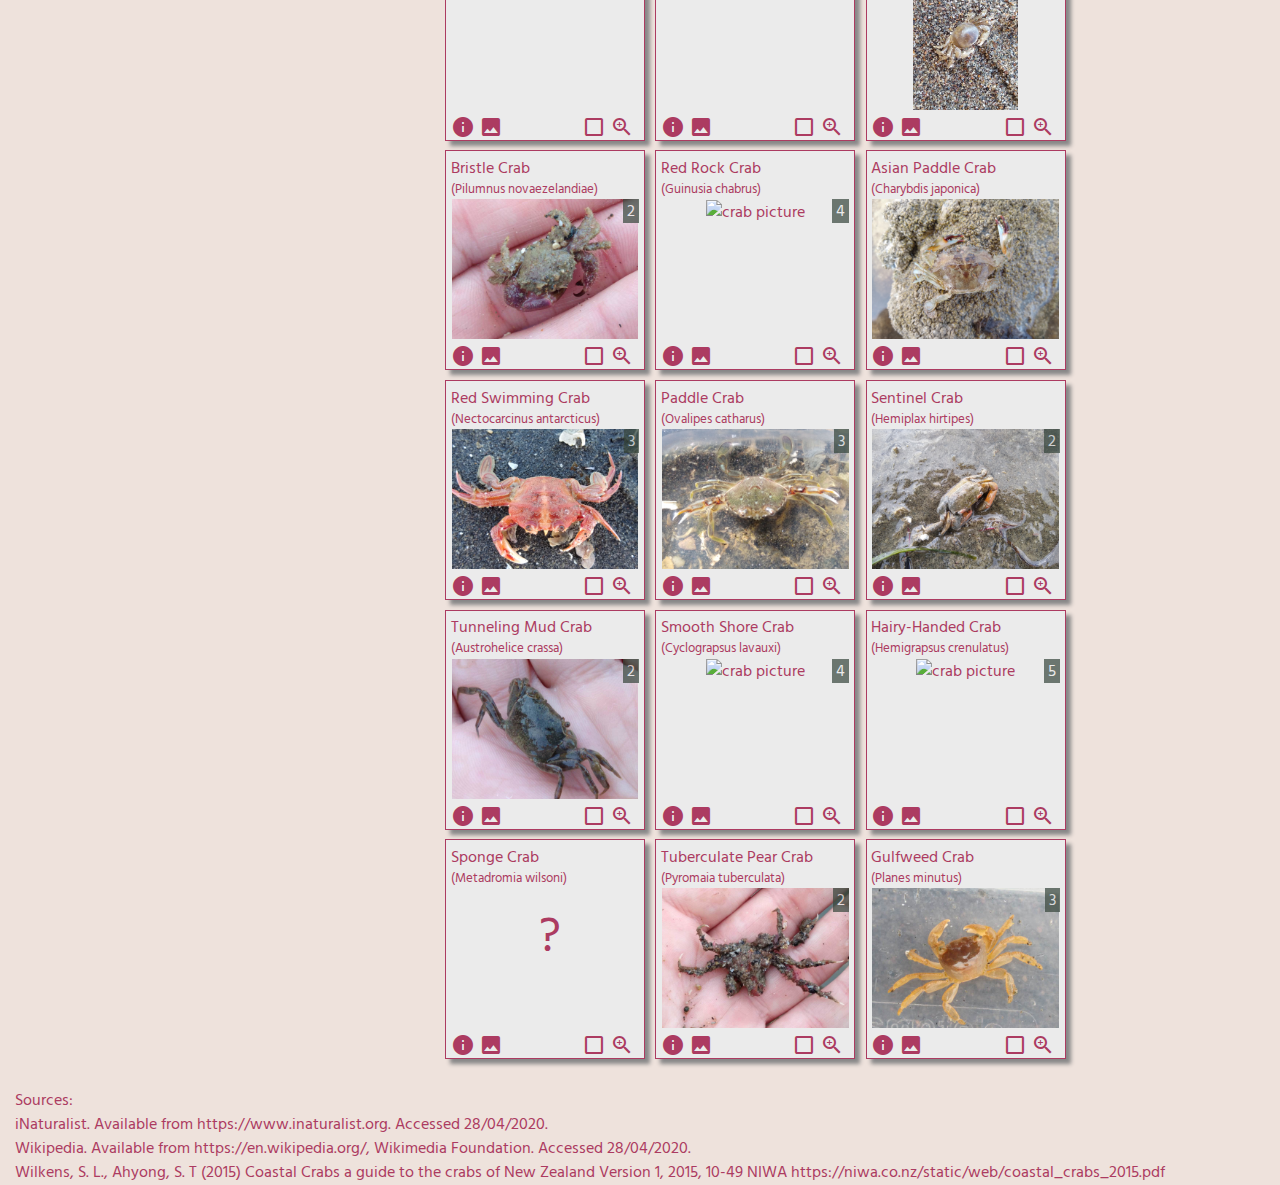
==== commit 78d01924: "fixing responsiveness issue" ====
--- a/index.html
+++ b/index.html
@@ -86,10 +86,10 @@
             </div>
         </div>
         <div class="row">
-            <div class="col-4">
+            <div class="col-md-4">
                 <div>
                     <div class="filters-info">
-                        To identify your crab answer the below questions; that will filter the list of crabs to the right. 
+                        To identify your crab answer the below questions; that will filter the crabs shown in the list. 
                         As you answer a question other questions may appear. 
                         You can click the <span class="material-icons">zoom_in</span> to view more details of a crab, or select multiple crabs using <span class="material-icons">check_box_outline_blank</span> then use <span class="material-icons">zoom_in</span> to compare them.
                         <div class="expandor" data-bind="click: function() { filterInfoShown(!filterInfoShown()); } ">
@@ -141,7 +141,7 @@
                     <!-- /ko -->
                 </div>
             </div>
-            <div class="col-8">
+            <div class="col-md-8">
                 <div class="matched-results-title">These are the crabs that match your answers (<span data-bind="text: shownCrabCount"></span>):</div>
                 
                 <!-- ko foreach: crabData -->
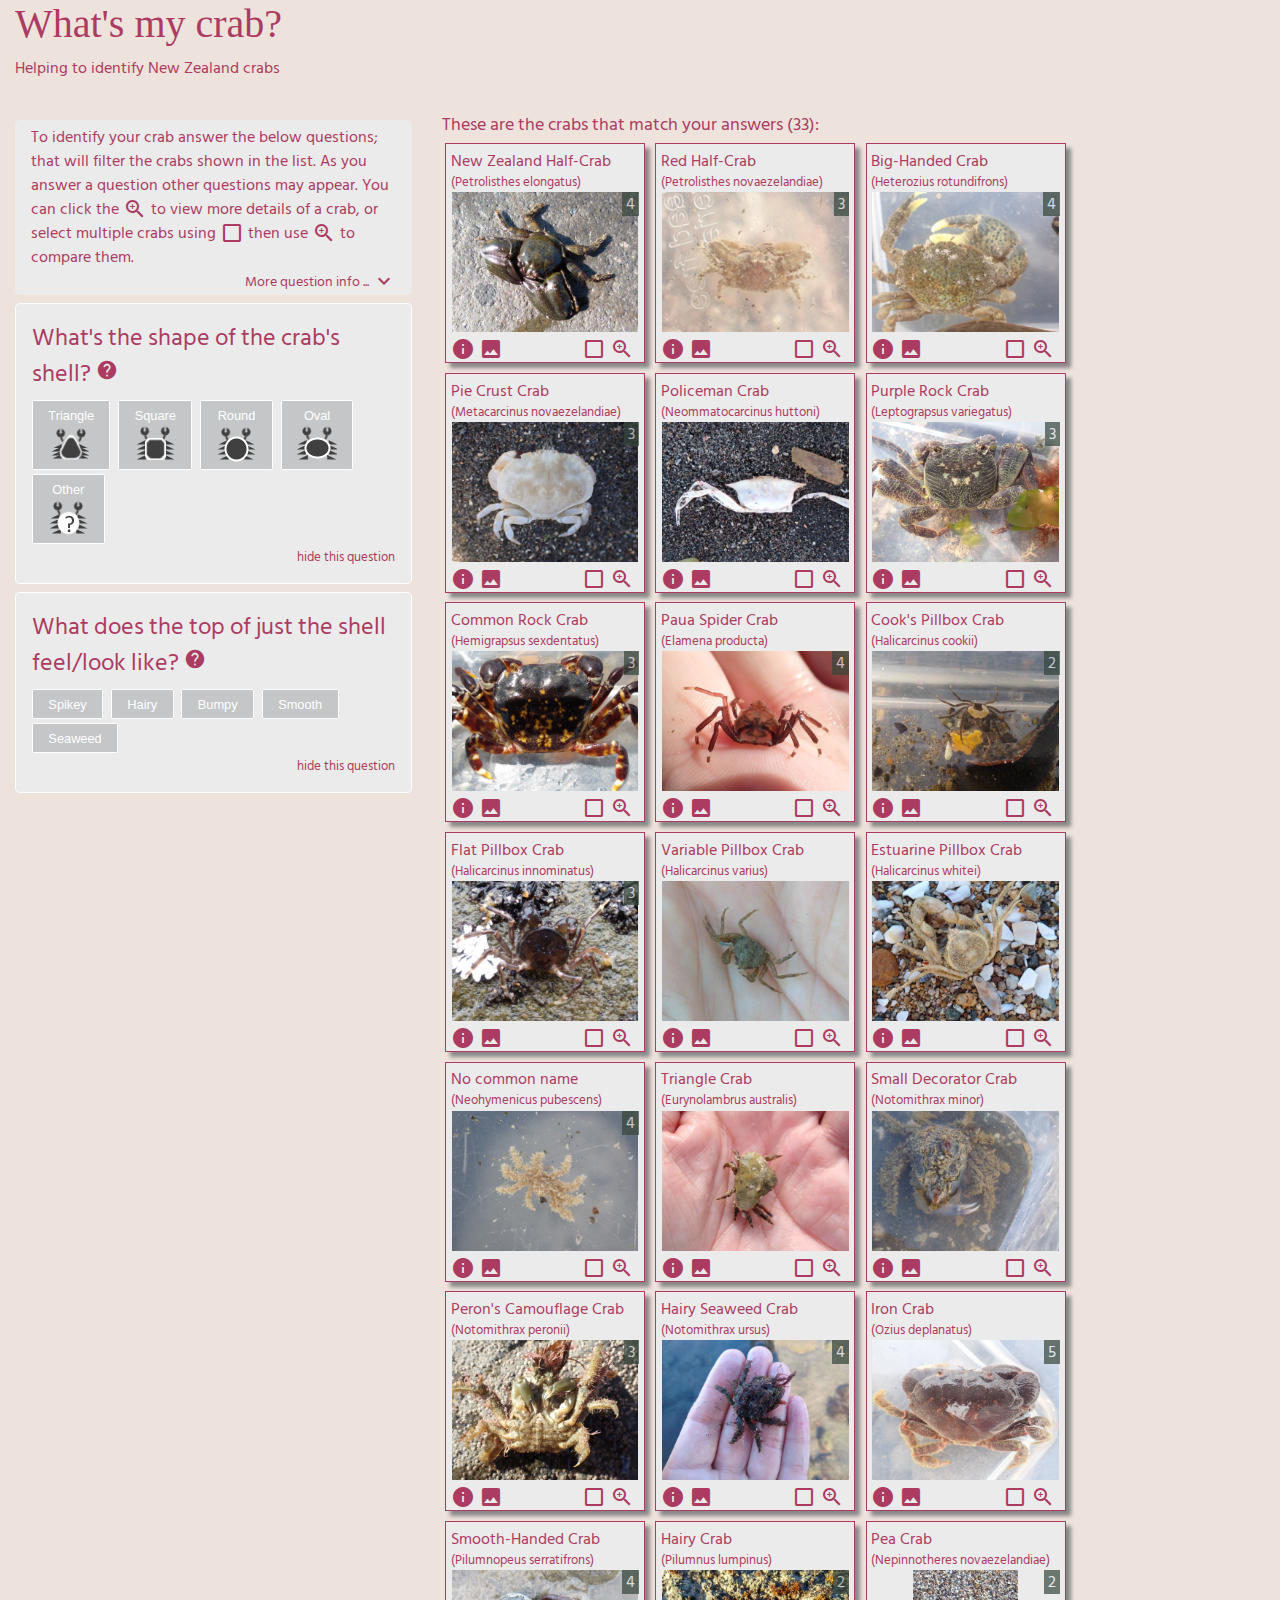
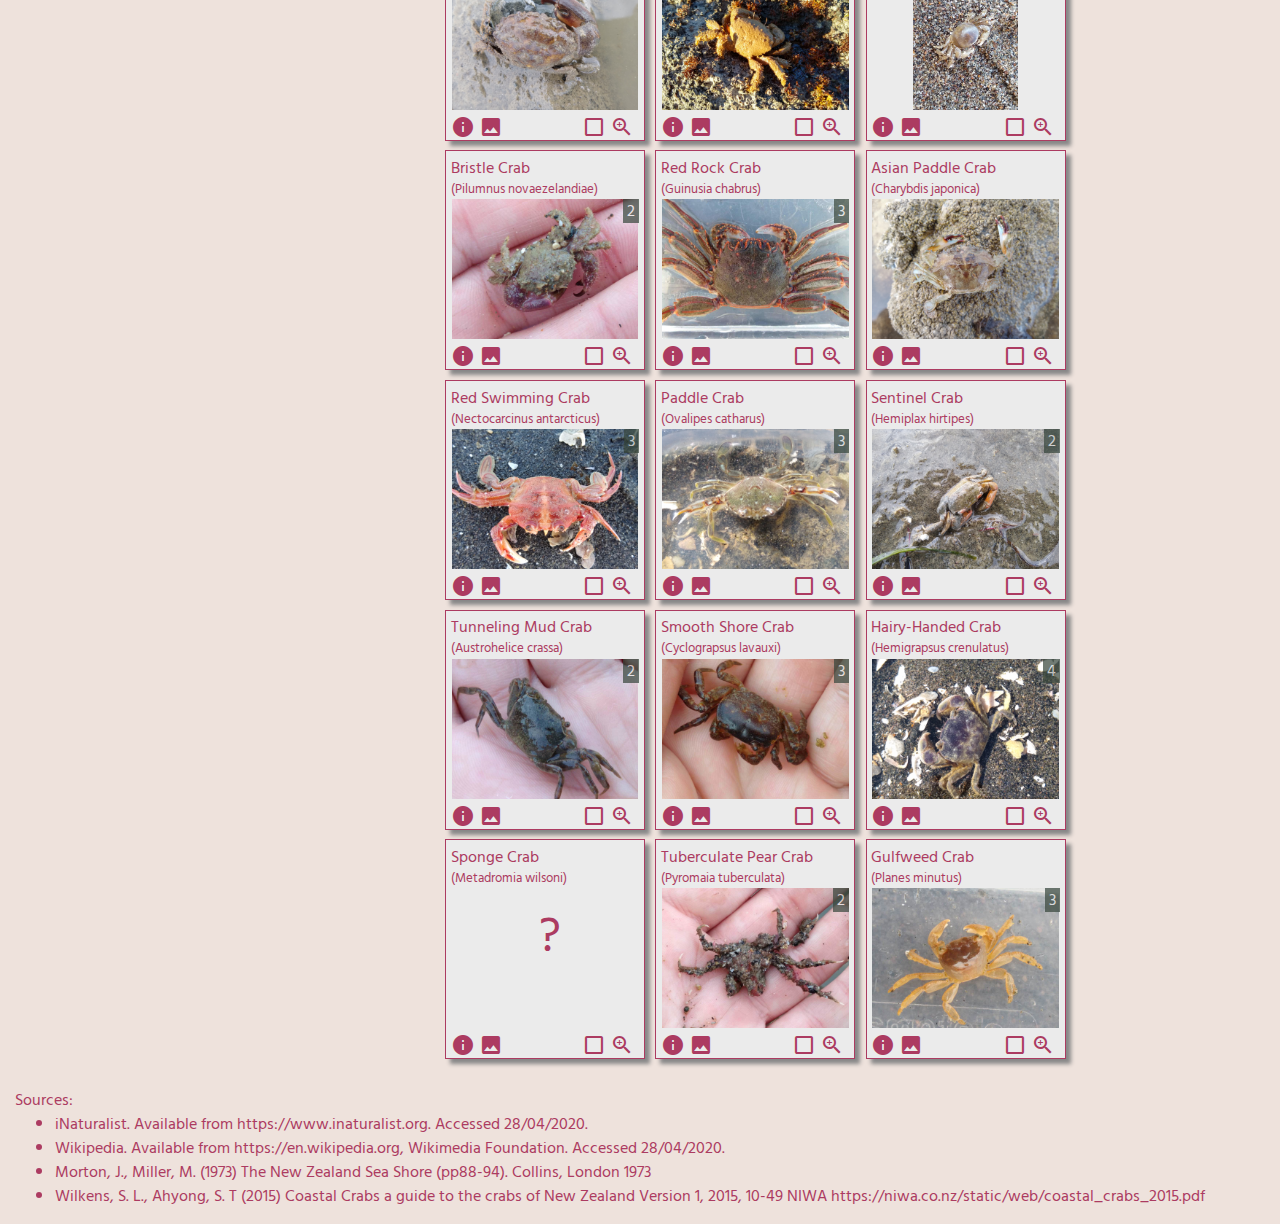
==== commit 39d585af: "showing references at crab details level" ====
--- a/index.html
+++ b/index.html
@@ -55,7 +55,16 @@
                                 Details:
                                 <ul>
                                 <!-- ko foreach: details -->
-                                    <li data-bind="text:$data"></li>
+                                    <li>
+                                        <span data-bind="text: text"></span>
+                                        <!-- ko if: $data["references"] -->
+                                            <sup>
+                                                <!-- ko foreach: references -->
+                                                    <span data-bind="text:$data"></span>
+                                                <!-- /ko -->
+                                            </sup>
+                                        <!-- /ko -->
+                                    </li>
                                 <!-- /ko -->
                                 </ul>
                             </div>
@@ -67,6 +76,13 @@
                                 <!-- /ko -->
                                     <li data-bind="visible: similarTo.length === 0">none</li>
                                 </ul>
+                            </div>
+                            <div class="references">
+                                <!-- ko if: $data["references"] -->
+                                    <!-- ko foreach: references -->
+                                    <div class="reference"><span data-bind="text: id"></span>: <span data-bind="text: detail"></span></div>
+                                    <!-- /ko -->
+                                <!-- /ko -->
                             </div>
                             <div class="crab-links">
                                 <div class="crab-link">
@@ -181,15 +197,12 @@
         <footer class="row">
             <div class="col"><br/>
                 Sources: 
-                <div>
-                    iNaturalist. Available from https://www.inaturalist.org. Accessed 28/04/2020.
-                </div>
-                <div>
-                    Wikipedia. Available from https://en.wikipedia.org/, Wikimedia Foundation. Accessed 28/04/2020.
-                </div>
-                <div>
-                    Wilkens, S. L., Ahyong, S. T (2015) Coastal Crabs a guide to the crabs of New Zealand Version 1, 2015, 10-49 NIWA https://niwa.co.nz/static/web/coastal_crabs_2015.pdf
-                </div>
+                <ul>
+                    <li>iNaturalist. Available from https://www.inaturalist.org. Accessed 28/04/2020.</li>
+                    <li>Wikipedia. Available from https://en.wikipedia.org, Wikimedia Foundation. Accessed 28/04/2020.</li>
+                    <li>Morton, J., Miller, M. (1973) The New Zealand Sea Shore (pp88-94). Collins, London 1973</li>
+                    <li>Wilkens, S. L., Ahyong, S. T (2015) Coastal Crabs a guide to the crabs of New Zealand Version 1, 2015, 10-49 NIWA https://niwa.co.nz/static/web/coastal_crabs_2015.pdf</li>
+                </ul>
             </div>
         </footer>
     </div>
--- a/css/whatcrab.css
+++ b/css/whatcrab.css
@@ -246,6 +246,9 @@
 .crab-detail-container .scientific-name {
     font-size: 1em;
 }
+.references {
+    font-size: 0.8em;
+}
 .crab-detail-container .details-list {
 }
 .crab-detail-container .crab-links {
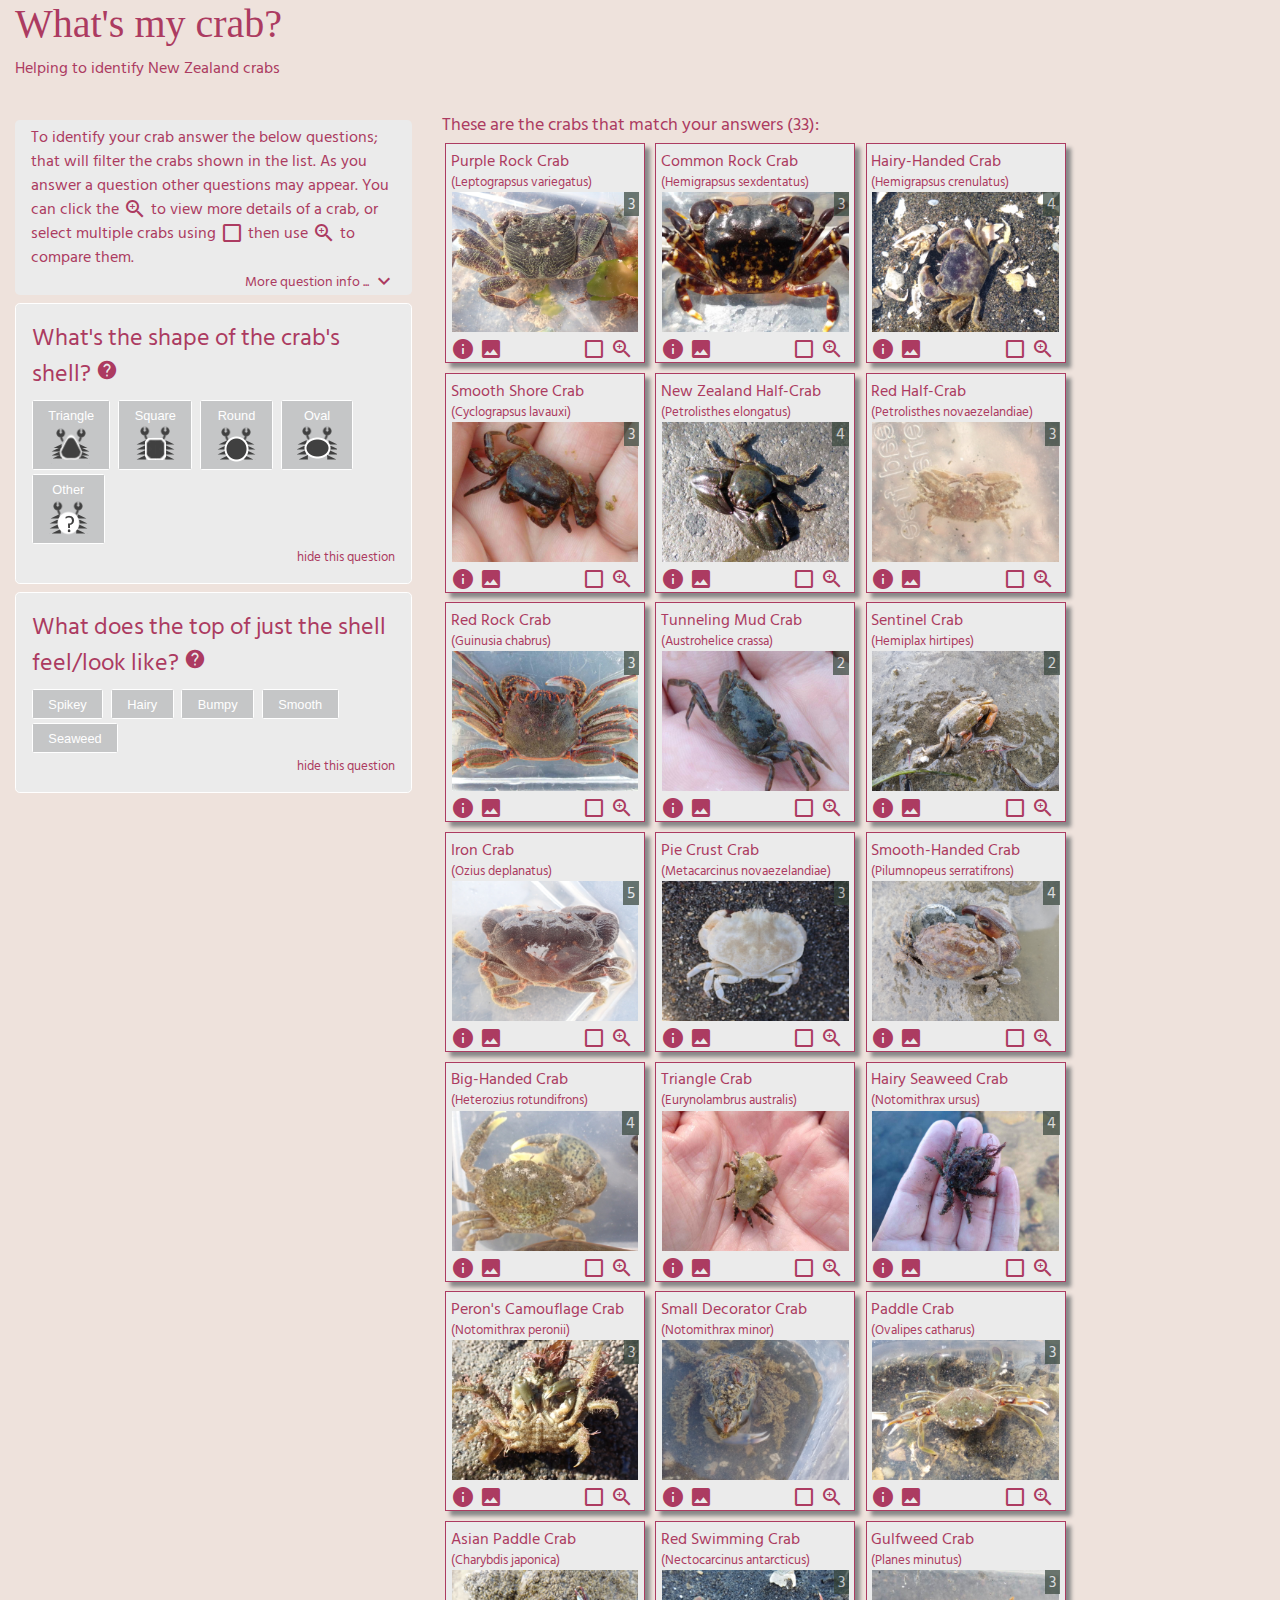
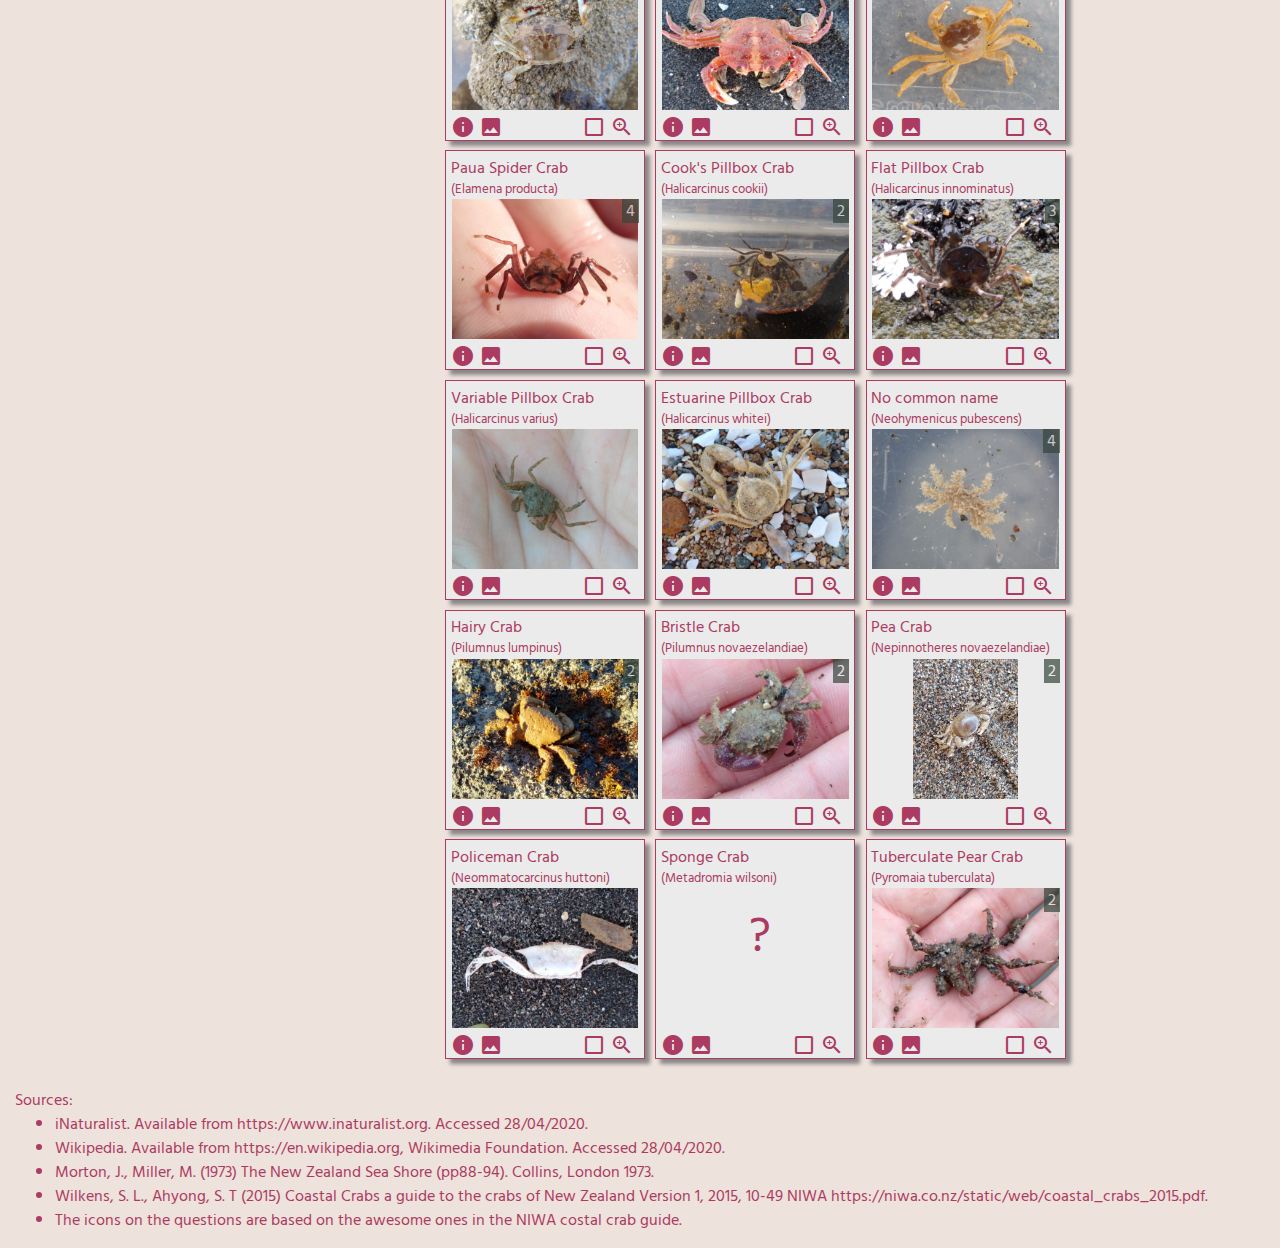
==== commit b9e36f22: "adding icon inspiration to sources" ====
--- a/index.html
+++ b/index.html
@@ -200,8 +200,9 @@
                 <ul>
                     <li>iNaturalist. Available from https://www.inaturalist.org. Accessed 28/04/2020.</li>
                     <li>Wikipedia. Available from https://en.wikipedia.org, Wikimedia Foundation. Accessed 28/04/2020.</li>
-                    <li>Morton, J., Miller, M. (1973) The New Zealand Sea Shore (pp88-94). Collins, London 1973</li>
-                    <li>Wilkens, S. L., Ahyong, S. T (2015) Coastal Crabs a guide to the crabs of New Zealand Version 1, 2015, 10-49 NIWA https://niwa.co.nz/static/web/coastal_crabs_2015.pdf</li>
+                    <li>Morton, J., Miller, M. (1973) The New Zealand Sea Shore (pp88-94). Collins, London 1973.</li>
+                    <li>Wilkens, S. L., Ahyong, S. T (2015) Coastal Crabs a guide to the crabs of New Zealand Version 1, 2015, 10-49 NIWA https://niwa.co.nz/static/web/coastal_crabs_2015.pdf.</li>
+                    <li>The icons on the questions are based on the awesome ones in the NIWA costal crab guide.</li>
                 </ul>
             </div>
         </footer>
